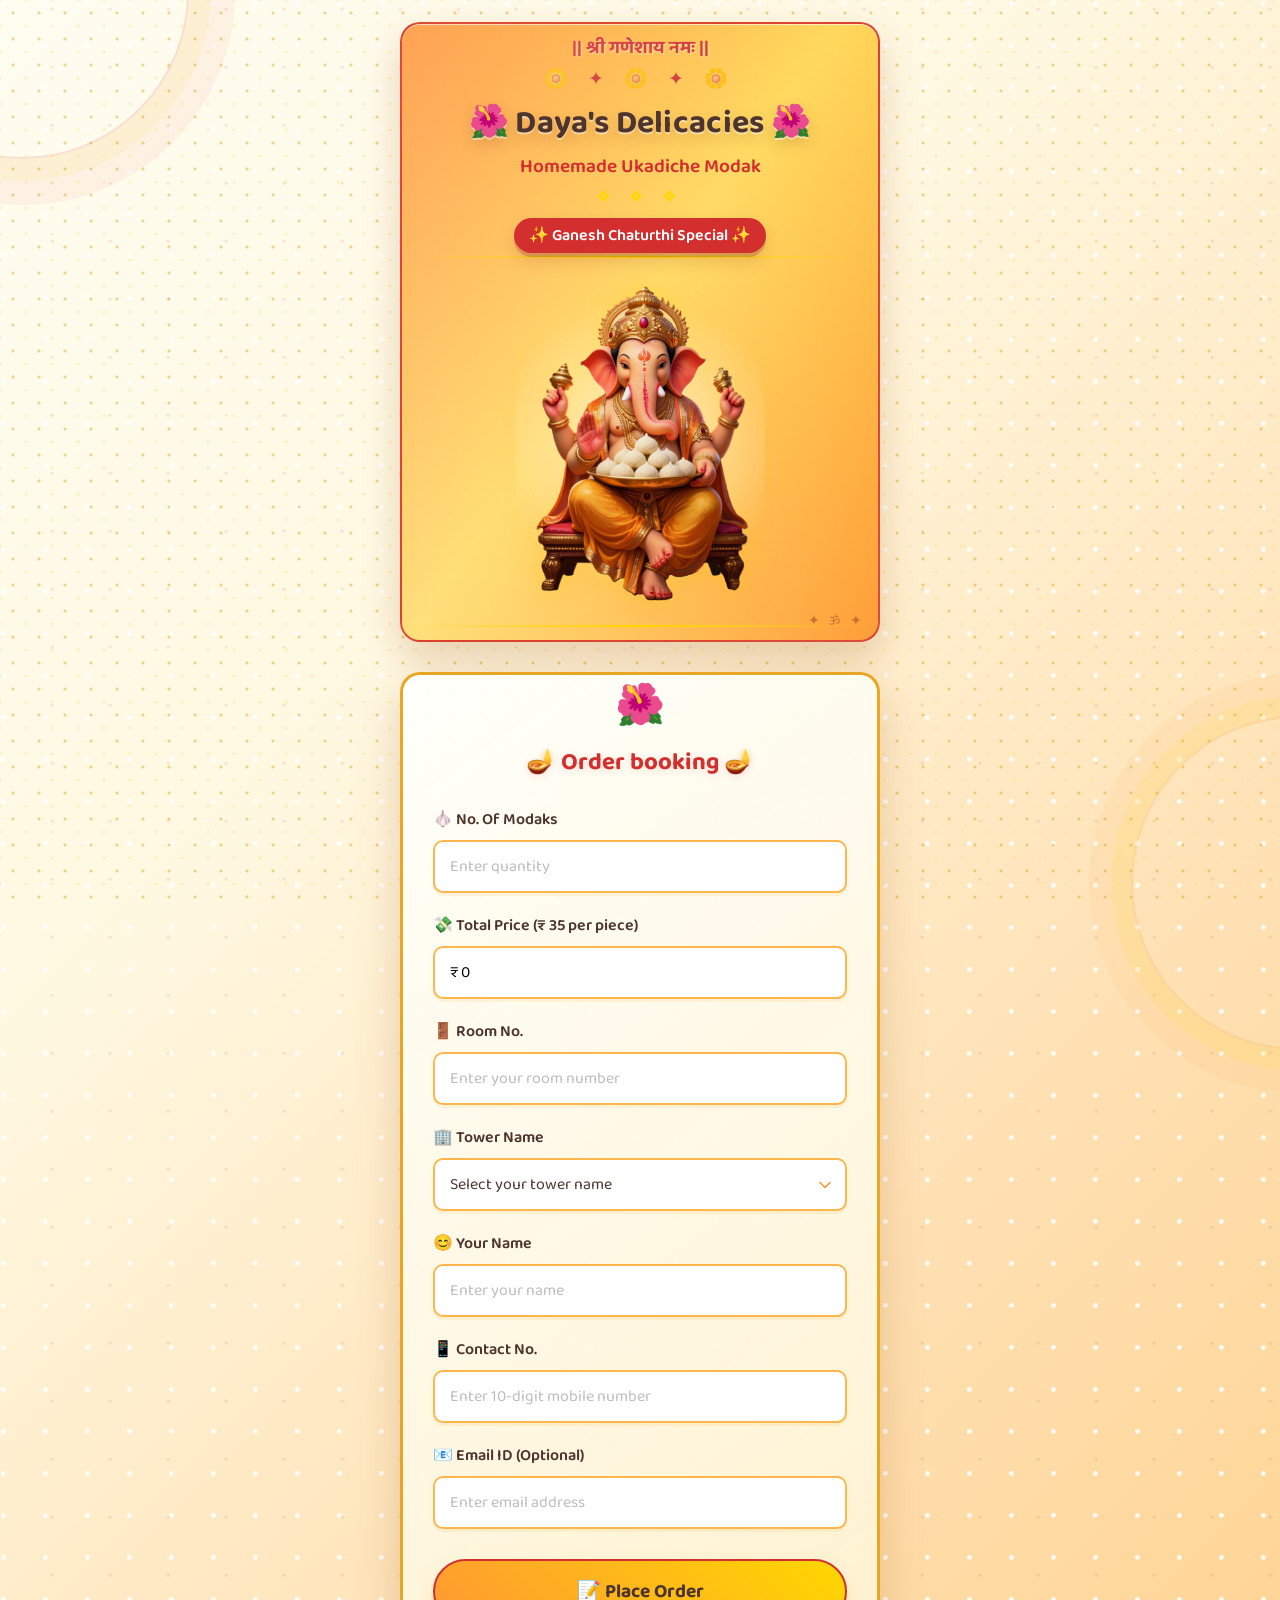
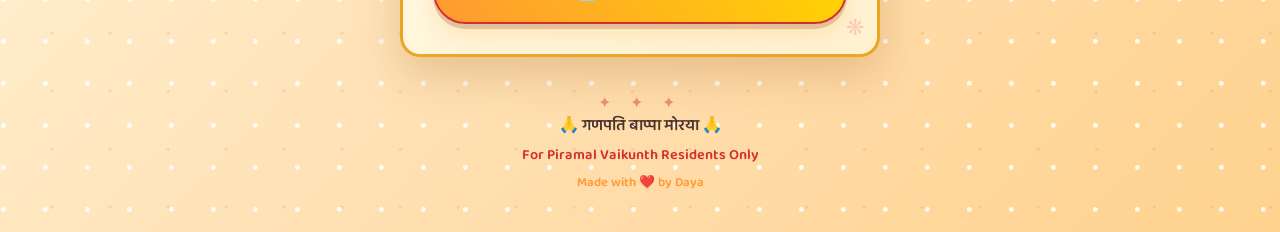
==== index.html @ eb954854 "Refactor code structure for improved readability and maintainability" ====
<!DOCTYPE html>
<html lang="en">
<head>
    <meta charset="UTF-8">
    <meta name="viewport" content="width=device-width, initial-scale=1.0">
    <title>Daya's Delicacies - Ukadiche Modak</title>
    <link rel="icon" type="image/svg+xml" href="favicon/favicon.svg">
    <link rel="icon" type="image/png" sizes="96x96" href="favicon/favicon-96x96.png">
    <link rel="shortcut icon" href="favicon/favicon.ico">
    <link rel="apple-touch-icon" sizes="180x180" href="favicon/apple-touch-icon.png">
    <link rel="manifest" href="favicon/site.webmanifest">
    <link rel="stylesheet" href="style.css">
    <link href="https://fonts.googleapis.com/css2?family=Baloo+2:wght@400;600;700&family=Tiro+Devanagari+Sanskrit&display=swap" rel="stylesheet">
</head>
<body>
    <div class="ganesha-bg"></div>
    
    <div class="container">
        <div class="header">
            <div class="shubh-labh">|| श्री गणेशाय नमः ||</div>
            <div class="decorative-top">🌼 ✦ 🌼 ✦ 🌼</div>
            <div class="title-section">
                <h1 class="business-name">🌺 Daya's Delicacies 🌺</h1>
                <p class="tagline">Homemade Ukadiche Modak</p>
                <div class="decorative-divider">❖ ❖ ❖</div>
                <p class="festival-tag">✨ Ganesh Chaturthi Special ✨</p>
                <div class="decorative-line"></div>
                <img src="221.png" alt="Ukadiche Modak" class="modak-image">
                <div class="decorative-line"></div>
            </div>
        </div>

        <form id="orderForm" class="order-form">
            <h2 class="form-title">🪔 Order booking 🪔</h2>
            
            <div class="form-group">
                <label for="noofModaks">🧄 No. Of Modaks</label>
                <input type="number" id="noofModaks" name="noofModaks" min="1" step="1" inputmode="numeric" placeholder="Enter quantity">
            </div>

            <!-- <div class="price-note">💰 Price of one modak is Rs. 35</div> -->

            <div class="form-group">
                <label for="modakPrice">💸 Total Price (₹ 35 per piece)</label>
                <input type="text" id="modakPrice" name="modakPrice" readonly value="₹ 0">
            </div>

            <div class="form-group">
                <label for="roomNo">🚪 Room No.</label>
                <input type="text" id="roomNo" name="roomNo" required placeholder="Enter your room number">
            </div>

            <div class="form-group tower-field">
                <label for="towerName">🏢 Tower Name</label>
                <select id="towerName" name="towerName" required>
                    <option value="">Select your tower name</option>
                    <option value="vraj">Vraj</option>
                    <option value="vidit">Vidit</option>
                    <option value="vama">Vama</option>
                    <option value="vyan">Vyan</option>
                    <option value="vedanta">Vedanta</option>
                    <option value="vinayak">Vinayak</option>
                    <option value="vatsal">Vatsal</option>
                    <option value="vittal">Vittal</option>
                    <option value="vivaan">Vivaan</option>
                    <option value="vyom">Vyom</option>
                    <option value="vijit">Vijit</option>
                </select>
            </div>

            <div class="form-group">
                <label for="personName">😊 Your Name </label>
                <input type="text" id="personName" name="personName" required maxlength="50" placeholder="Enter your name">
            </div>

            <div class="form-group">
                <label for="contactNo">📱 Contact No.</label>
                <input type="tel" id="contactNo" name="contactNo" required maxlength="10" inputmode="numeric" placeholder="Enter 10-digit mobile number">
            </div>

            <div class="form-group">
                <label for="emailId">📧 Email ID (Optional)</label>
                <input type="email" id="emailId" name="emailId" maxlength="50" placeholder="Enter email address">
            </div>

            <button type="submit" class="submit-btn">📝 Place Order</button>
        </form>

        <div class="footer">
            <p>🙏 गणपति बाप्पा मोरया 🙏</p>
            <p class="footer-note">For Piramal Vaikunth Residents Only</p>
            <p class="footer-credit">Made with ❤️ by Daya</p>
        </div>
    </div>

    <!-- Order Confirmation Modal -->
    <div id="confirmationModal" class="modal" role="dialog" aria-modal="true" aria-labelledby="confirmationTitle">
        <div class="modal-content confirmation-content">
            <div class="modal-header">
                <span class="ganesha-icon">🧾</span>
                <h2 id="confirmationTitle">Confirm Your Order</h2>
            </div>
            <p>Please review your details before placing the order.</p>
            <dl id="orderPreview" class="order-preview"></dl>
            <div class="modal-actions">
                <button type="button" onclick="closeConfirmationModal()" class="cancel-btn">Go Back</button>
                <button type="button" onclick="confirmOrder()" class="done-btn">Confirm Order</button>
            </div>
        </div>
    </div>

    <!-- Success Modal -->
    <div id="successModal" class="modal">
        <div class="modal-content">
            <div class="modal-header">
                <span class="ganesha-icon">🕉️</span>
                <h2>Order Received!</h2>
            </div>
            <p id="orderIdDisplay" style="font-size: 1.3rem; font-weight: 700; color: var(--red); margin-bottom: 10px; word-break: break-all;"></p>
            <p>गणपती बाप्पा मोरया! 🙏</p>
            <p>Daya's Delicacies will contact you soon.</p>
            <div class="modal-footer">
                <p>🌺 Thank You 🌺</p>
                <button onclick="closeModal()" class="done-btn">🙏 Done</button>
            </div>
        </div>
    </div>

    <script src="script.js"></script>
</body>
</html>
---- style.css ----
﻿* {
    margin: 0;
    padding: 0;
    box-sizing: border-box;
}

:root {
    --bg-cream: #fff8e1;
    --bg-warm: #ffe0b2;
    --bg-gold: #ffcc80;
    --orange: #ff9933;
    --gold: #ffd700;
    --red: #d32f2f;
    --brown: #4e342e;
    --white: #ffffff;
    --input-border: #ffb74d;
}

body {
    font-family: 'Baloo 2', 'Tiro Devanagari Sanskrit', cursive;
    min-height: 100vh;
    background: linear-gradient(135deg, var(--bg-cream) 0%, var(--bg-warm) 50%, var(--bg-gold) 100%);
    position: relative;
    overflow-x: hidden;
}

.ganesha-bg {
    position: fixed;
    inset: 0;
    background-image: radial-gradient(circle, rgba(255,255,255,0.35) 1px, transparent 1px);
    background-size: 28px 28px;
    opacity: 0.35;
    z-index: 0;
    pointer-events: none;
    animation: floatBg 20s linear infinite;
}

@keyframes floatBg {
    0% { background-position: 0 0; }
    100% { background-position: 200px 200px; }
}

.container {
    position: relative;
    z-index: 1;
    max-width: 500px;
    margin: 0 auto;
    padding: 10px;
}

.header {
    text-align: center;
    margin-bottom: 30px;
    background: linear-gradient(135deg, var(--orange), var(--gold), var(--orange));
    border-radius: 20px;
    padding: 10px 15px;
    box-shadow: 0 10px 30px rgba(255, 153, 51, 0.3);
    border: 3px solid var(--red);
    position: relative;
    overflow: hidden;
}

.header::before {
    content: '';
    position: absolute;
    top: 0;
    left: -100%;
    width: 200%;
    height: 100%;
    background: linear-gradient(90deg, transparent, rgba(255,255,255,0.2), transparent);
    animation: shine 3s infinite;
}

@keyframes shine {
    0% { left: -100%; }
    50% { left: 100%; }
    100% { left: 100%; }
}

.shubh-labh {
    color: var(--red);
    font-size: 18px;
    font-weight: 700;
    margin-bottom: 2px;
    text-shadow: 1px 1px 2px rgba(255,255,255,0.5);
}

.business-name {
    color: var(--brown);
    font-size: 2rem;
    margin-bottom: 2px;
    text-shadow: 2px 2px 4px rgba(255,255,255,0.5);
}

.tagline {
    color: var(--red);
    font-size: 1.2rem;
    font-weight: 600;
}

.festival-tag {
    color: var(--white);
    background: var(--red);
    display: inline-block;
    padding: 5px 15px;
    border-radius: 20px;
    margin-top: 5px;
    font-weight: 600;
    animation: pulse 2s infinite;
}

.decorative-top {
    color: var(--red);
    font-size: 1.2rem;
    margin-bottom: 3px;
    letter-spacing: 8px;
    animation: sway 3s ease-in-out infinite;
}

.decorative-divider {
    color: var(--gold);
    font-size: 1rem;
    margin: 3px 0;
    letter-spacing: 8px;
    animation: twinkle 2s ease-in-out infinite;
}

.decorative-line {
    height: 2px;
    background: linear-gradient(90deg, transparent, var(--gold), transparent);
    margin: 3px 0;
    border-radius: 2px;
}

@keyframes sway {
    0%, 100% { transform: translateY(0px); }
    50% { transform: translateY(-5px); }
}

@keyframes twinkle {
    0%, 100% { opacity: 1; }
    50% { opacity: 0.6; }
}

@keyframes pulse {
    0%, 100% { transform: scale(1); }
    50% { transform: scale(1.05); }
}

.order-form {
    background: rgba(255, 248, 225, 0.95);
    border: 3px solid var(--gold);
    border-radius: 20px;
    padding: 30px;
    box-shadow: 0 10px 40px rgba(255, 153, 51, 0.4);
    position: relative;
}

.order-form::before {
    content: '🌺';
    position: absolute;
    top: -10px;
    left: 50%;
    transform: translateX(-50%);
    font-size: 40px;
    animation: swing 2s infinite;
}

@keyframes swing {
    0%, 100% { transform: translateX(-50%) rotate(0deg); }
    50% { transform: translateX(-50%) rotate(10deg); }
}

.form-title {
    text-align: center;
    color: var(--red);
    margin-bottom: 25px;
    font-size: 1.5rem;
}

.form-group {
    margin-bottom: 20px;
    position: relative;
}

.price-note {
    margin: -5px 0 18px;
    font-size: 0.95rem;
    color: var(--red);
    font-weight: 700;
    text-align: center;
}

.tower-field {
    position: relative;
}

.suggestion-list {
    position: absolute;
    top: calc(100% + 6px);
    left: 0;
    right: 0;
    background: #fff;
    border: 2px solid var(--input-border);
    border-radius: 10px;
    list-style: none;
    max-height: 180px;
    overflow-y: auto;
    z-index: 20;
    display: none;
    box-shadow: 0 8px 20px rgba(0, 0, 0, 0.08);
}

.suggestion-list.show {
    display: block;
}

.suggestion-item {
    padding: 10px 12px;
    cursor: pointer;
    color: var(--brown);
    font-weight: 600;
}

.suggestion-item:hover {
    background: #fff3d6;
}

.form-group label {
    display: block;
    margin-bottom: 8px;
    color: var(--brown);
    font-weight: 600;
    font-size: 1rem;
}

.form-group input {
    width: 100%;
    padding: 12px 15px;
    border: 2px solid var(--input-border);
    border-radius: 10px;
    font-size: 1rem;
    font-family: 'Baloo 2', cursive;
    background: var(--white);
    transition: all 0.3s ease;
}

input[type="number"]::-webkit-outer-spin-button,
input[type="number"]::-webkit-inner-spin-button {
    -webkit-appearance: none;
    margin: 0;
}

input[type="number"] {
    -moz-appearance: textfield;
    appearance: textfield;
}

.form-group input:focus {
    outline: none;
    border-color: var(--orange);
    box-shadow: 0 0 15px rgba(255, 153, 51, 0.3);
    background: #fffde7;
}

.form-group input::placeholder {
    color: #bdbdbd;
}

.form-group select {
    width: 100%;
    padding: 12px 15px;
    border: 2px solid var(--input-border);
    border-radius: 10px;
    font-size: 1rem;
    font-family: 'Baloo 2', cursive;
    background: var(--white);
    color: var(--brown);
    cursor: pointer;
    transition: all 0.3s ease;
    appearance: none;
    padding-right: 35px;
    background-image: url("data:image/svg+xml;charset=UTF-8,%3csvg xmlns='http://www.w3.org/2000/svg' viewBox='0 0 24 24' fill='none' stroke='%23ff9933' stroke-width='2' stroke-linecap='round' stroke-linejoin='round'%3e%3cpolyline points='6 9 12 15 18 9'%3e%3c/polyline%3e%3c/svg%3e");
    background-repeat: no-repeat;
    background-position: right 10px center;
    background-size: 20px;
    padding-right: 40px;
}

.form-group select:focus {
    outline: none;
    border-color: var(--orange);
    box-shadow: 0 0 15px rgba(255, 153, 51, 0.3);
    background-color: #fffde7;
}

.form-group select option {
    background: var(--white);
    color: var(--brown);
    font-family: 'Baloo 2', cursive;
}

.submit-btn {
    width: 100%;
    padding: 15px;
    background: linear-gradient(45deg, var(--orange), var(--gold));
    color: var(--brown);
    border: 2px solid var(--red);
    border-radius: 50px;
    font-size: 1.2rem;
    font-weight: 700;
    font-family: 'Baloo 2', cursive;
    cursor: pointer;
    transition: all 0.3s ease;
    animation: glow 2s infinite;
    margin-top: 10px;
}

.submit-btn:hover {
    transform: translateY(-3px);
    box-shadow: 0 10px 25px rgba(255, 153, 51, 0.5);
    background: linear-gradient(45deg, var(--gold), var(--orange));
}

.submit-btn:active {
    transform: translateY(0);
}

@keyframes glow {
    0%, 100% { box-shadow: 0 0 10px rgba(255, 215, 0, 0.5); }
    50% { box-shadow: 0 0 30px rgba(255, 153, 51, 0.8); }
}

.footer {
    text-align: center;
    margin-top: 30px;
    padding: 20px;
    color: var(--brown);
}

.footer p {
    margin-bottom: 5px;
    font-weight: 600;
}

.footer-note {
    font-size: 0.9rem;
    color: var(--red);
}

.footer-credit {
    font-size: 0.8rem;
    color: var(--orange);
}

.modal {
    display: none;
    position: fixed;
    top: 0;
    left: 0;
    width: 100%;
    height: 100%;
    background: rgba(0, 0, 0, 0.7);
    z-index: 1000;
    justify-content: center;
    align-items: center;
}

.modal-content {
    background: linear-gradient(135deg, #fff8e1, #ffe0b2);
    border: 3px solid var(--gold);
    border-radius: 20px;
    padding: 30px;
    text-align: center;
    max-width: 350px;
    animation: modalIn 0.5s ease;
}

.confirmation-content {
    width: min(90%, 430px);
    max-width: 430px;
}

.order-preview {
    margin: 20px 0 0;
    text-align: left;
}

.preview-row {
    display: flex;
    justify-content: space-between;
    gap: 20px;
    padding: 8px 0;
    border-bottom: 1px solid rgba(139, 69, 19, 0.2);
}

.preview-row dt {
    color: var(--brown);
    font-weight: 700;
}

.preview-row dd {
    margin: 0;
    color: var(--red);
    font-weight: 600;
    text-align: right;
    overflow-wrap: anywhere;
}

.modal-actions {
    display: flex;
    justify-content: center;
    gap: 12px;
    margin-top: 25px;
}

.cancel-btn {
    background: var(--white);
    border: 2px solid var(--red);
    border-radius: 50px;
    padding: 10px 24px;
    color: var(--red);
    font-size: 1rem;
    font-weight: 700;
    cursor: pointer;
    font-family: 'Baloo 2', cursive;
}

@keyframes modalIn {
    from {
        transform: scale(0.5) rotate(180deg);
        opacity: 0;
    }
    to {
        transform: scale(1) rotate(0deg);
        opacity: 1;
    }
}

.ganesha-icon {
    font-size: 50px;
    display: block;
    margin-bottom: 15px;
    animation: bounce 1s infinite;
}

@keyframes bounce {
    0%, 100% { transform: translateY(0); }
    50% { transform: translateY(-15px); }
}

.modal-header h2 {
    color: var(--red);
    margin-bottom: 15px;
}

.modal-content p {
    color: var(--brown);
    margin-bottom: 10px;
    font-weight: 600;
}

.modal-footer {
    margin-top: 20px;
}

#orderIdDisplay {
    background: linear-gradient(135deg, rgba(255, 215, 0, 0.2), rgba(255, 153, 51, 0.2));
    border: 2px solid var(--gold);
    border-radius: 10px;
    padding: 12px 15px;
    display: inline-block;
    animation: slideDown 0.5s ease-out;
}

@keyframes slideDown {
    from {
        opacity: 0;
        transform: translateY(-15px);
    }
    to {
        opacity: 1;
        transform: translateY(0);
    }
}

.modak-image {
    max-width: 100%;
    width: 250px;
    height: auto;
    margin: 5px auto;
    display: block;
    transition: all 0.3s ease;
    animation: slideIn 0.6s ease-out, float 3s ease-in-out infinite;
    position: relative;
    filter: drop-shadow(0 0 8px rgba(255, 215, 0, 0.3)) drop-shadow(0 8px 15px rgba(255, 153, 51, 0.2));
}

.modak-image::before {
    content: '';
    position: absolute;
    top: -15px;
    left: 50%;
    transform: translateX(-50%);
    width: 100px;
    height: 100px;
    background: radial-gradient(circle, rgba(255, 215, 0, 0.15) 0%, transparent 70%);
    border-radius: 50%;
    pointer-events: none;
    animation: pulse-glow 2.5s ease-in-out infinite;
}

.modak-image::after {
    content: '✦ ✦ ✦';
    position: absolute;
    top: -25px;
    left: 50%;
    transform: translateX(-50%);
    color: var(--gold);
    font-size: 0.8rem;
    letter-spacing: 4px;
    opacity: 0.6;
    pointer-events: none;
    animation: twinkle 2s ease-in-out infinite;
}

.modak-image:hover {
    transform: scale(1.08) rotateY(2deg);
    filter: drop-shadow(0 0 15px rgba(255, 215, 0, 0.6)) drop-shadow(0 12px 20px rgba(255, 153, 51, 0.4));
}

@keyframes slideIn {
    from {
        opacity: 0;
        transform: translateY(-20px);
    }
    to {
        opacity: 1;
        transform: translateY(0);
    }
}

@keyframes float {
    0%, 100% { transform: translateY(0px); }
    50% { transform: translateY(-8px); }
}

@keyframes pulse-glow {
    0%, 100% { 
        box-shadow: inset 0 0 20px rgba(255, 215, 0, 0.1), 0 0 20px rgba(255, 215, 0, 0.15);
    }
    50% { 
        box-shadow: inset 0 0 30px rgba(255, 215, 0, 0.2), 0 0 40px rgba(255, 215, 0, 0.25);
    }
}

.done-btn {
    background: linear-gradient(45deg, var(--orange), var(--gold));
    border: 2px solid var(--red);
    border-radius: 50px;
    padding: 10px 30px;
    font-size: 1rem;
    font-weight: 700;
    cursor: pointer;
    font-family: 'Baloo 2', cursive;
    transition: all 0.3s ease;
}

.done-btn:hover {
    transform: scale(1.1);
    box-shadow: 0 5px 15px rgba(255, 153, 51, 0.5);
}

@media (max-width: 600px) {
    .container {
        padding: 10px;
    }

    .business-name {
        font-size: 1.5rem;
    }

    .order-form {
        padding: 20px;
    }

    .form-group input {
        font-size: 0.9rem;
        padding: 10px;
    }
}

/* Enhanced festive details */
body {
    isolation: isolate;
    background:
        radial-gradient(circle at 8% 8%, rgba(255, 255, 255, 0.82) 0 2px, transparent 3px),
        radial-gradient(circle at 90% 16%, rgba(211, 47, 47, 0.12) 0 1px, transparent 2px),
        linear-gradient(135deg, #fffdf1 0%, var(--bg-cream) 34%, var(--bg-warm) 70%, #ffd28e 100%);
    background-size: 42px 42px, 58px 58px, auto;
}

.ganesha-bg {
    opacity: 0.58;
    background-image:
        radial-gradient(circle, rgba(218, 157, 0, 0.72) 1.25px, transparent 1.8px),
        radial-gradient(circle, rgba(255, 224, 101, 0.8) 1px, transparent 1.7px);
    background-size: 26px 26px, 26px 26px;
    background-position: 0 0, 13px 13px;
}

body::before,
body::after {
    content: '';
    position: fixed;
    width: 330px;
    height: 330px;
    border: 2px solid rgba(211, 47, 47, 0.14);
    border-radius: 50%;
    z-index: 0;
    pointer-events: none;
}

body::before {
    top: -175px;
    left: -145px;
    box-shadow: 0 0 0 22px rgba(255, 215, 0, 0.08), 0 0 0 46px rgba(211, 47, 47, 0.05);
    animation: orbitGlow 9s ease-in-out infinite;
}

body::after {
    right: -185px;
    bottom: -150px;
    border-color: rgba(255, 153, 51, 0.2);
    box-shadow: 0 0 0 20px rgba(255, 215, 0, 0.1), 0 0 0 42px rgba(255, 153, 51, 0.06);
    animation: orbitGlow 11s ease-in-out infinite reverse;
}

.container {
    padding-top: 22px;
    padding-bottom: 14px;
}

.header {
    border-width: 2px;
    border-color: rgba(211, 47, 47, 0.82);
    background: linear-gradient(125deg, #ff8b29, #ffd85a 48%, #ff9e39);
    box-shadow: 0 16px 38px rgba(151, 76, 18, 0.23), inset 0 1px rgba(255, 255, 255, 0.58);
}

.header::after {
    content: '✦  ॐ  ✦';
    position: absolute;
    right: 13px;
    bottom: 8px;
    color: rgba(127, 38, 24, 0.42);
    font-size: 0.85rem;
    letter-spacing: 3px;
    pointer-events: none;
}

.title-section { position: relative; z-index: 1; }

.business-name {
    letter-spacing: 0.3px;
    text-shadow: 0 2px 0 rgba(255, 255, 255, 0.46), 0 6px 15px rgba(104, 49, 16, 0.19);
}

.festival-tag {
    box-shadow: 0 4px 0 rgba(126, 32, 25, 0.22), 0 8px 17px rgba(150, 43, 22, 0.18);
}

.modak-image {
    border-radius: 45% 45% 28% 28%;
    padding: 5px;
    background: radial-gradient(circle, rgba(255, 255, 255, 0.76), transparent 67%);
}

.modak-image:hover {
    animation-play-state: paused;
    transform: translateY(-6px) scale(1.07) rotate(-1deg);
}

.order-form {
    overflow: hidden;
    /* Leave a dedicated visual row for the flower above the title. */
    padding-top: 68px;
    border-color: rgba(230, 160, 21, 0.92);
    box-shadow: 0 18px 45px rgba(153, 83, 25, 0.23), inset 0 1px rgba(255, 255, 255, 0.9);
    background: linear-gradient(145deg, rgba(255, 255, 251, 0.96), rgba(255, 243, 211, 0.94));
}

.order-form::after {
    content: '❋';
    position: absolute;
    right: 13px;
    bottom: 7px;
    font-size: 1.4rem;
    color: rgba(211, 47, 47, 0.18);
    animation: twinkle 2.4s ease-in-out infinite;
    pointer-events: none;
}

.form-title {
    display: flex;
    align-items: center;
    justify-content: center;
    gap: 8px;
    text-shadow: 0 2px 8px rgba(211, 47, 47, 0.14);
}

.order-form::before {
    top: 12px;
    z-index: 1;
    line-height: 1;
}

.form-group label {
    transition: color 0.2s ease, transform 0.2s ease;
}

.form-group:focus-within label {
    color: var(--red);
    transform: translateX(3px);
}

.form-group input,
.form-group select {
    box-shadow: 0 3px 0 rgba(255, 183, 77, 0.14);
}

.form-group input:hover,
.form-group select:hover {
    border-color: #f6a33d;
}

.form-group input:focus,
.form-group select:focus {
    transform: translateY(-1px);
    box-shadow: 0 0 0 4px rgba(255, 193, 7, 0.17), 0 5px 12px rgba(255, 153, 51, 0.18);
}

.submit-btn,
.done-btn,
.cancel-btn {
    position: relative;
    overflow: hidden;
    box-shadow: 0 5px 0 rgba(126, 61, 23, 0.22), 0 11px 22px rgba(255, 153, 51, 0.2);
}

.submit-btn::after,
.done-btn::after {
    content: '';
    position: absolute;
    inset: 0;
    background: linear-gradient(110deg, transparent 27%, rgba(255, 255, 255, 0.52) 46%, transparent 63%);
    transform: translateX(-125%);
    transition: transform 0.55s ease;
}

.submit-btn:hover::after,
.done-btn:hover::after { transform: translateX(125%); }

.submit-btn:active,
.done-btn:active,
.cancel-btn:active {
    transform: translateY(3px);
    box-shadow: 0 2px 0 rgba(126, 61, 23, 0.2);
}

.footer {
    position: relative;
    padding-top: 26px;
}

.footer::before {
    content: '✦  ✦  ✦';
    position: absolute;
    top: 4px;
    left: 0;
    right: 0;
    color: rgba(211, 47, 47, 0.45);
    letter-spacing: 8px;
    animation: twinkle 2.5s ease-in-out infinite;
}

.modal {
    -webkit-backdrop-filter: blur(5px);
    backdrop-filter: blur(5px);
}

.modal-content {
    box-shadow: 0 20px 60px rgba(53, 28, 13, 0.42), inset 0 1px rgba(255, 255, 255, 0.8);
}

@keyframes orbitGlow {
    0%, 100% { transform: translate3d(0, 0, 0) scale(1); opacity: 0.75; }
    50% { transform: translate3d(16px, 12px, 0) scale(1.06); opacity: 1; }
}

@media (prefers-reduced-motion: reduce) {
    *, *::before, *::after {
        animation-duration: 0.01ms !important;
        animation-iteration-count: 1 !important;
        scroll-behavior: auto !important;
        transition-duration: 0.01ms !important;
    }
}
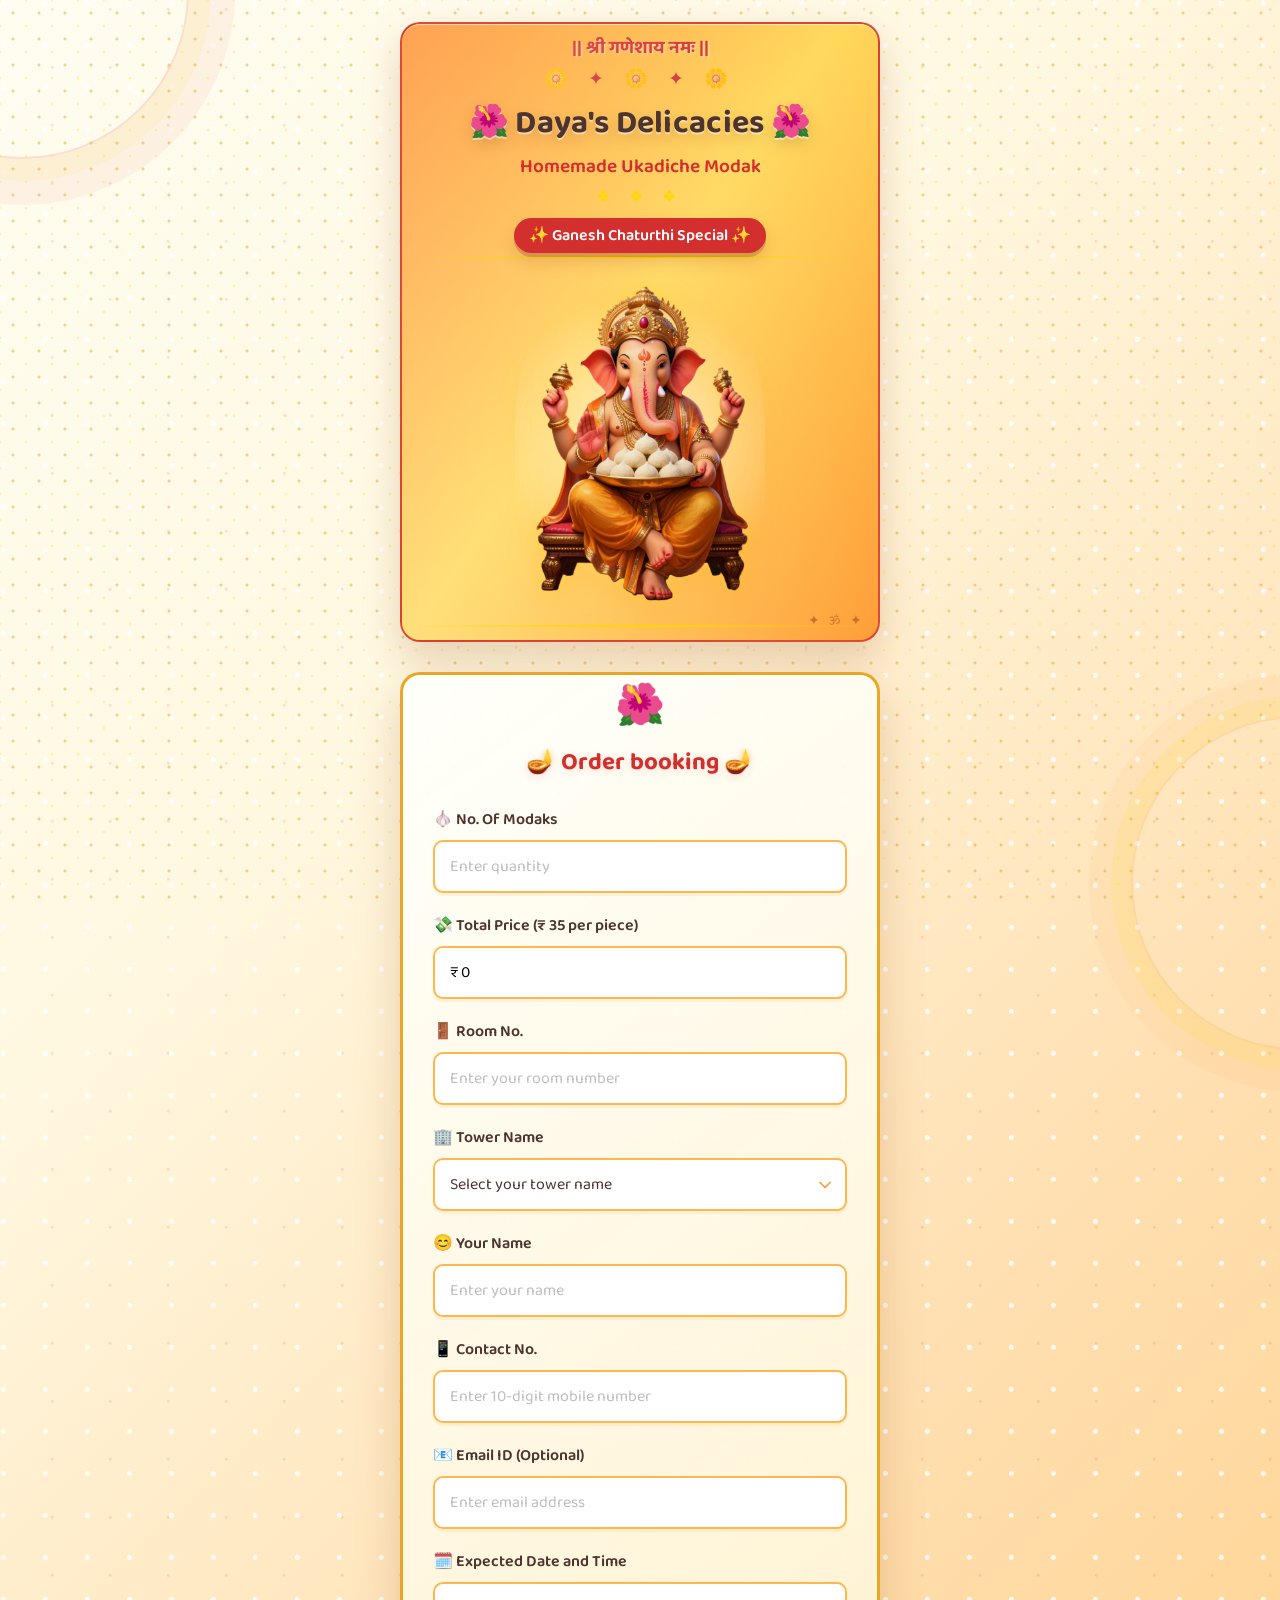
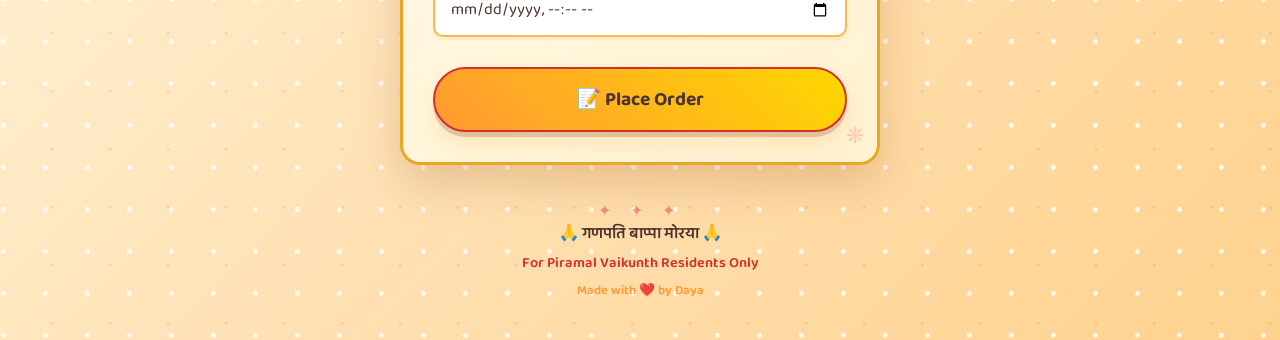
==== commit 750d09f2: "Add expected date and time input to order form and update related processing" ====
--- a/index.html
+++ b/index.html
@@ -4,11 +4,7 @@
     <meta charset="UTF-8">
     <meta name="viewport" content="width=device-width, initial-scale=1.0">
     <title>Daya's Delicacies - Ukadiche Modak</title>
-    <link rel="icon" type="image/svg+xml" href="favicon/favicon.svg">
-    <link rel="icon" type="image/png" sizes="96x96" href="favicon/favicon-96x96.png">
-    <link rel="shortcut icon" href="favicon/favicon.ico">
-    <link rel="apple-touch-icon" sizes="180x180" href="favicon/apple-touch-icon.png">
-    <link rel="manifest" href="favicon/site.webmanifest">
+    <link rel="icon" href="favicon/favicon.ico">
     <link rel="stylesheet" href="style.css">
     <link href="https://fonts.googleapis.com/css2?family=Baloo+2:wght@400;600;700&family=Tiro+Devanagari+Sanskrit&display=swap" rel="stylesheet">
 </head>
@@ -83,6 +79,11 @@
                 <input type="email" id="emailId" name="emailId" maxlength="50" placeholder="Enter email address">
             </div>
 
+            <div class="form-group expected-datetime-group">
+                <label for="expectedDateTime">🗓️ Expected Date and Time</label>
+                <input type="datetime-local" id="expectedDateTime" name="expectedDateTime" required>
+            </div>
+
             <button type="submit" class="submit-btn">📝 Place Order</button>
         </form>
 
@@ -104,8 +105,17 @@
             <dl id="orderPreview" class="order-preview"></dl>
             <div class="modal-actions">
                 <button type="button" onclick="closeConfirmationModal()" class="cancel-btn">Go Back</button>
-                <button type="button" onclick="confirmOrder()" class="done-btn">Confirm Order</button>
+                <button type="button" id="confirmOrderBtn" onclick="confirmOrder()" class="done-btn">Confirm Order</button>
             </div>
+        </div>
+    </div>
+
+    <!-- Loading Modal -->
+    <div id="loadingModal" class="modal loading-modal" role="status" aria-live="polite" aria-label="Placing your order">
+        <div class="modal-content loading-content">
+            <div class="loading-spinner" aria-hidden="true"><span>🌺</span></div>
+            <h2>Placing your order...</h2>
+            <p>Please wait while we reserve your modaks.</p>
         </div>
     </div>
 
@@ -117,8 +127,8 @@
                 <h2>Order Received!</h2>
             </div>
             <p id="orderIdDisplay" style="font-size: 1.3rem; font-weight: 700; color: var(--red); margin-bottom: 10px; word-break: break-all;"></p>
-            <p>गणपती बाप्पा मोरया! 🙏</p>
-            <p>Daya's Delicacies will contact you soon.</p>
+            <p id="deliveryMessage"></p>
+            <p>🙏🙏🙏 Happy Ganesh Chaturthi 🙏🙏🙏</p>
             <div class="modal-footer">
                 <p>🌺 Thank You 🌺</p>
                 <button onclick="closeModal()" class="done-btn">🙏 Done</button>
--- a/style.css
+++ b/style.css
@@ -245,6 +245,11 @@
     transition: all 0.3s ease;
 }
 
+.form-group input[type="datetime-local"] {
+    color: var(--brown);
+    color-scheme: light;
+}
+
 input[type="number"]::-webkit-outer-spin-button,
 input[type="number"]::-webkit-inner-spin-button {
     -webkit-appearance: none;
@@ -374,6 +379,49 @@
     text-align: center;
     max-width: 350px;
     animation: modalIn 0.5s ease;
+}
+
+.loading-content {
+    width: min(88%, 330px);
+    padding: 36px 28px 30px;
+}
+
+.loading-content h2 {
+    color: var(--red);
+    font-size: 1.35rem;
+    margin: 18px 0 8px;
+}
+
+.loading-spinner {
+    width: 72px;
+    height: 72px;
+    margin: 0 auto;
+    display: grid;
+    place-items: center;
+    border: 5px solid rgba(255, 183, 77, 0.35);
+    border-top-color: var(--red);
+    border-right-color: var(--gold);
+    border-radius: 50%;
+    box-shadow: 0 0 0 6px rgba(255, 215, 0, 0.12);
+    animation: loadingSpin 1s linear infinite;
+}
+
+.loading-spinner span {
+    font-size: 1.7rem;
+    animation: loadingCounterSpin 1s linear infinite;
+}
+
+.done-btn:disabled {
+    cursor: wait;
+    opacity: 0.68;
+}
+
+@keyframes loadingSpin {
+    to { transform: rotate(360deg); }
+}
+
+@keyframes loadingCounterSpin {
+    to { transform: rotate(-360deg); }
 }
 
 .confirmation-content {
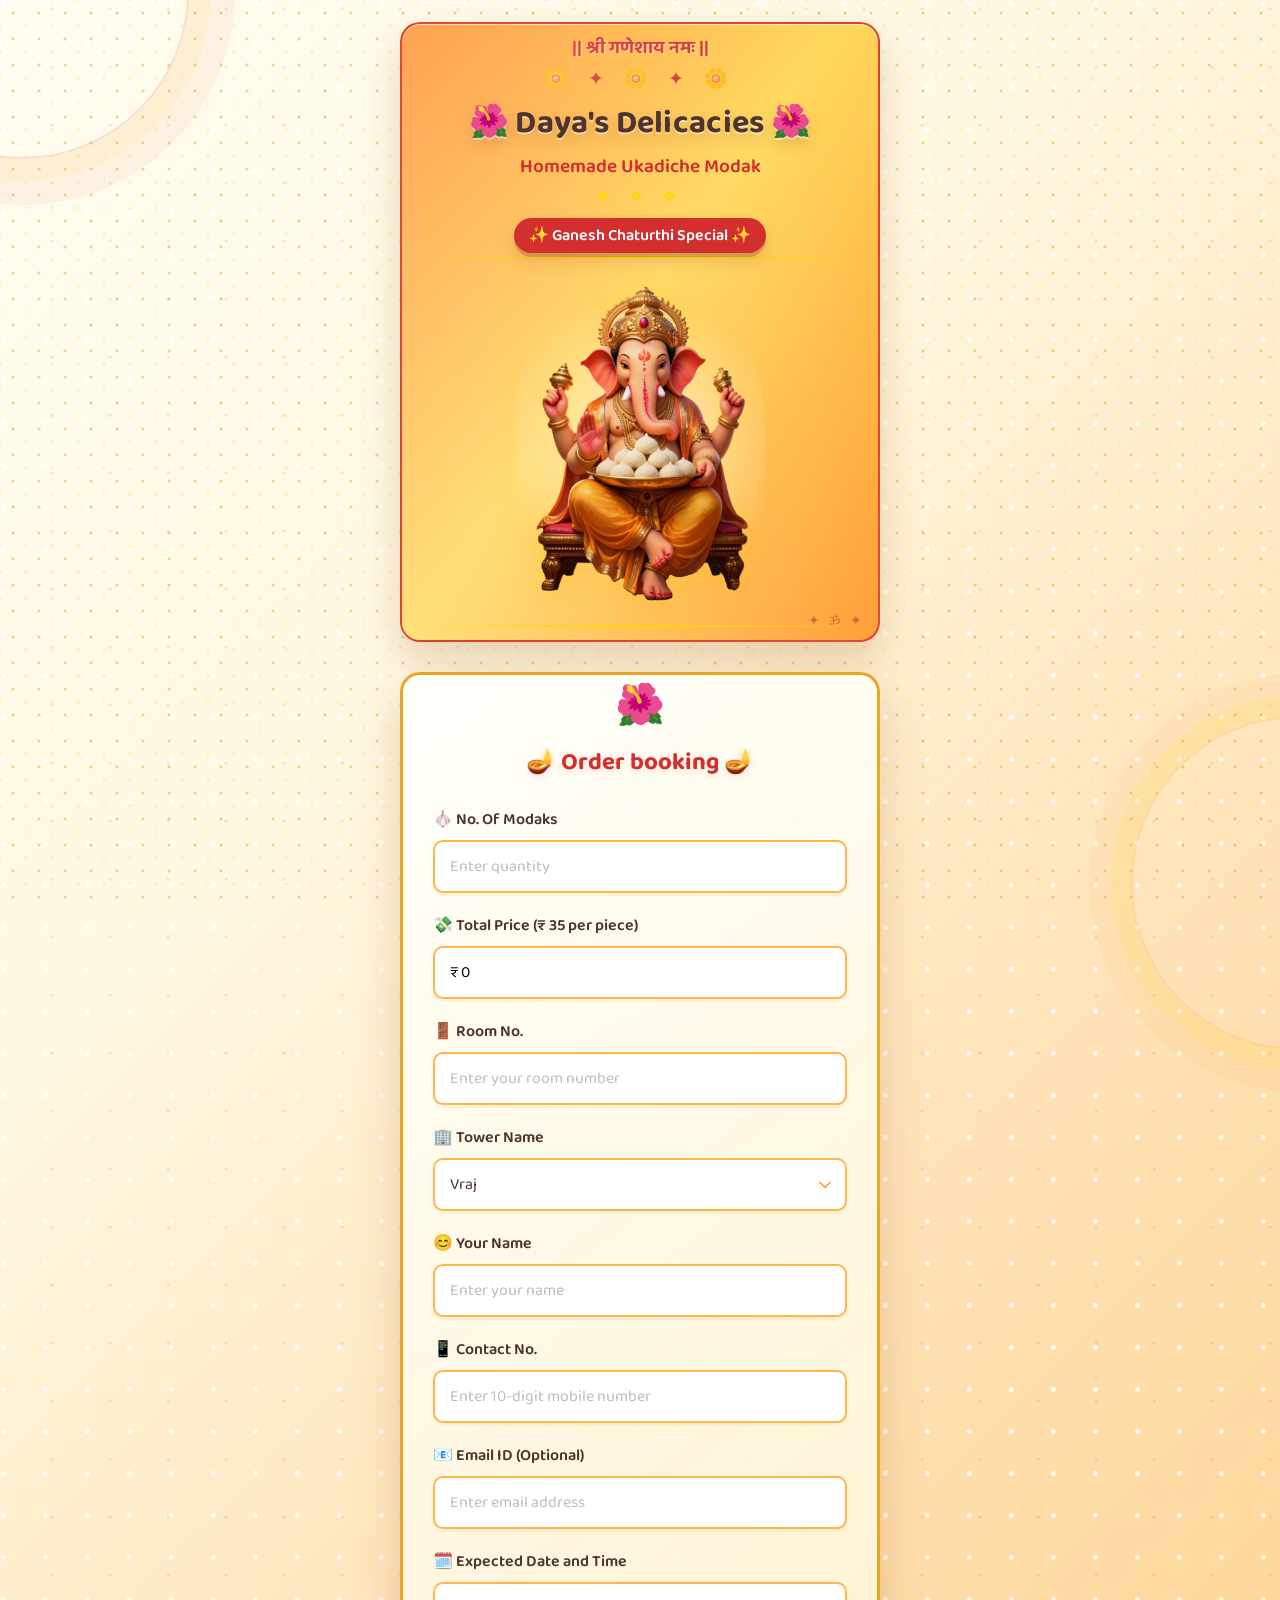
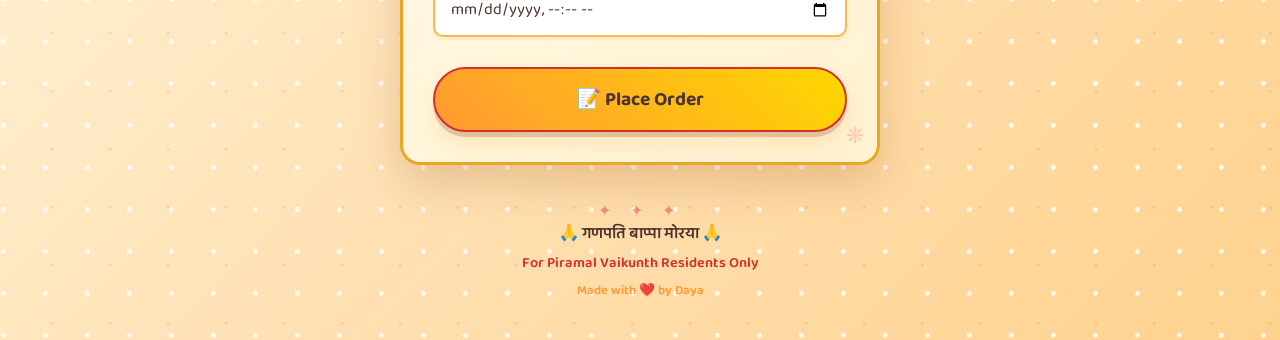
==== commit 617534f1: "Update tower name selection placeholder in order form" ====
--- a/index.html
+++ b/index.html
@@ -49,7 +49,7 @@
             <div class="form-group tower-field">
                 <label for="towerName">🏢 Tower Name</label>
                 <select id="towerName" name="towerName" required>
-                    <option value="">Select your tower name</option>
+                    <placeholder value="" disabled selected>Select your tower</placeholder>
                     <option value="vraj">Vraj</option>
                     <option value="vidit">Vidit</option>
                     <option value="vama">Vama</option>
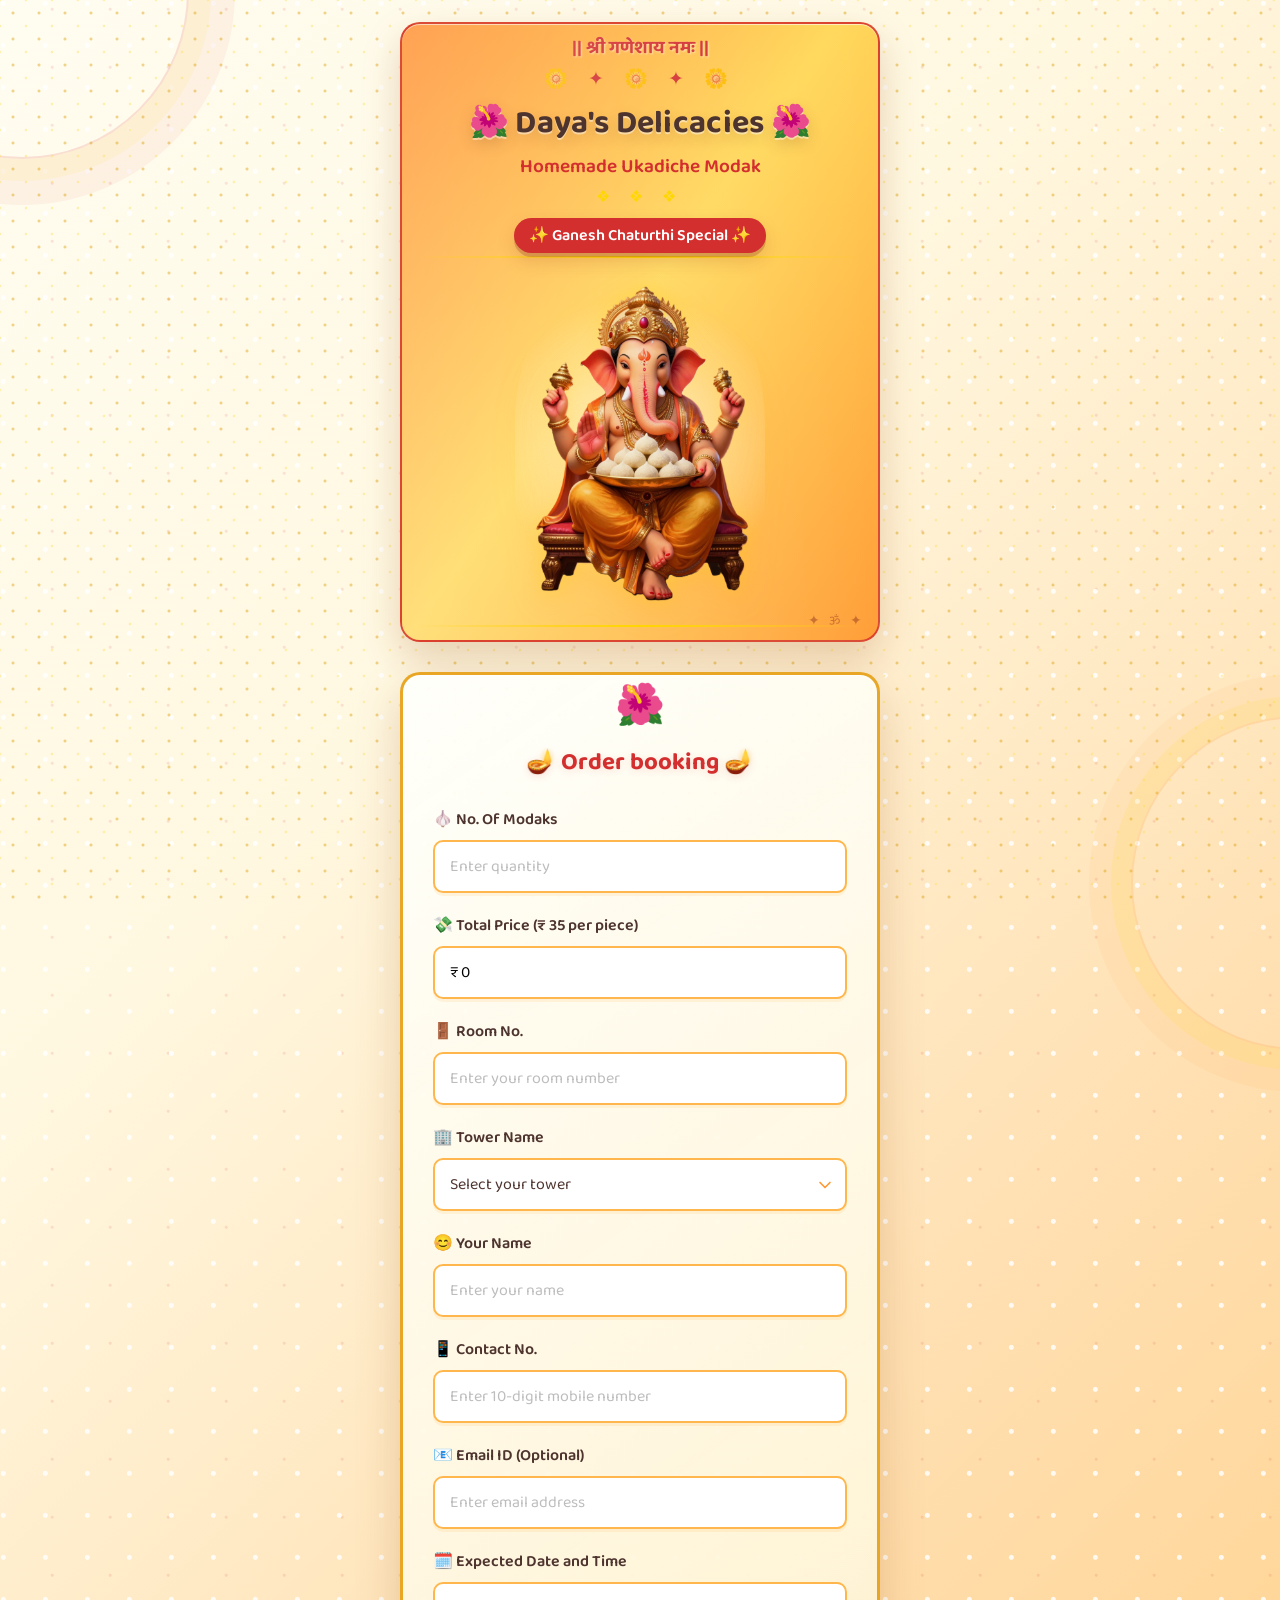
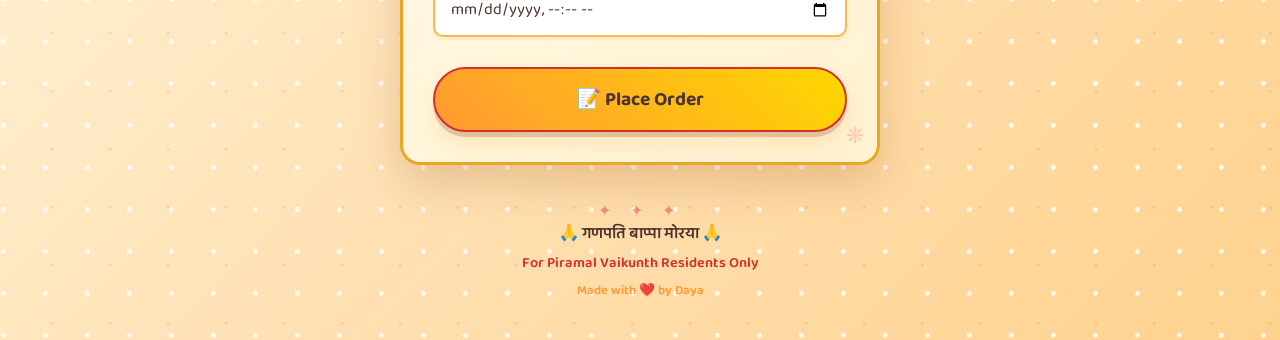
==== commit 7c697d52: "Update tower name selection placeholder to use option element" ====
--- a/index.html
+++ b/index.html
@@ -49,7 +49,7 @@
             <div class="form-group tower-field">
                 <label for="towerName">🏢 Tower Name</label>
                 <select id="towerName" name="towerName" required>
-                    <placeholder value="" disabled selected>Select your tower</placeholder>
+                    <option value="" selected disabled>Select your tower</option>
                     <option value="vraj">Vraj</option>
                     <option value="vidit">Vidit</option>
                     <option value="vama">Vama</option>
